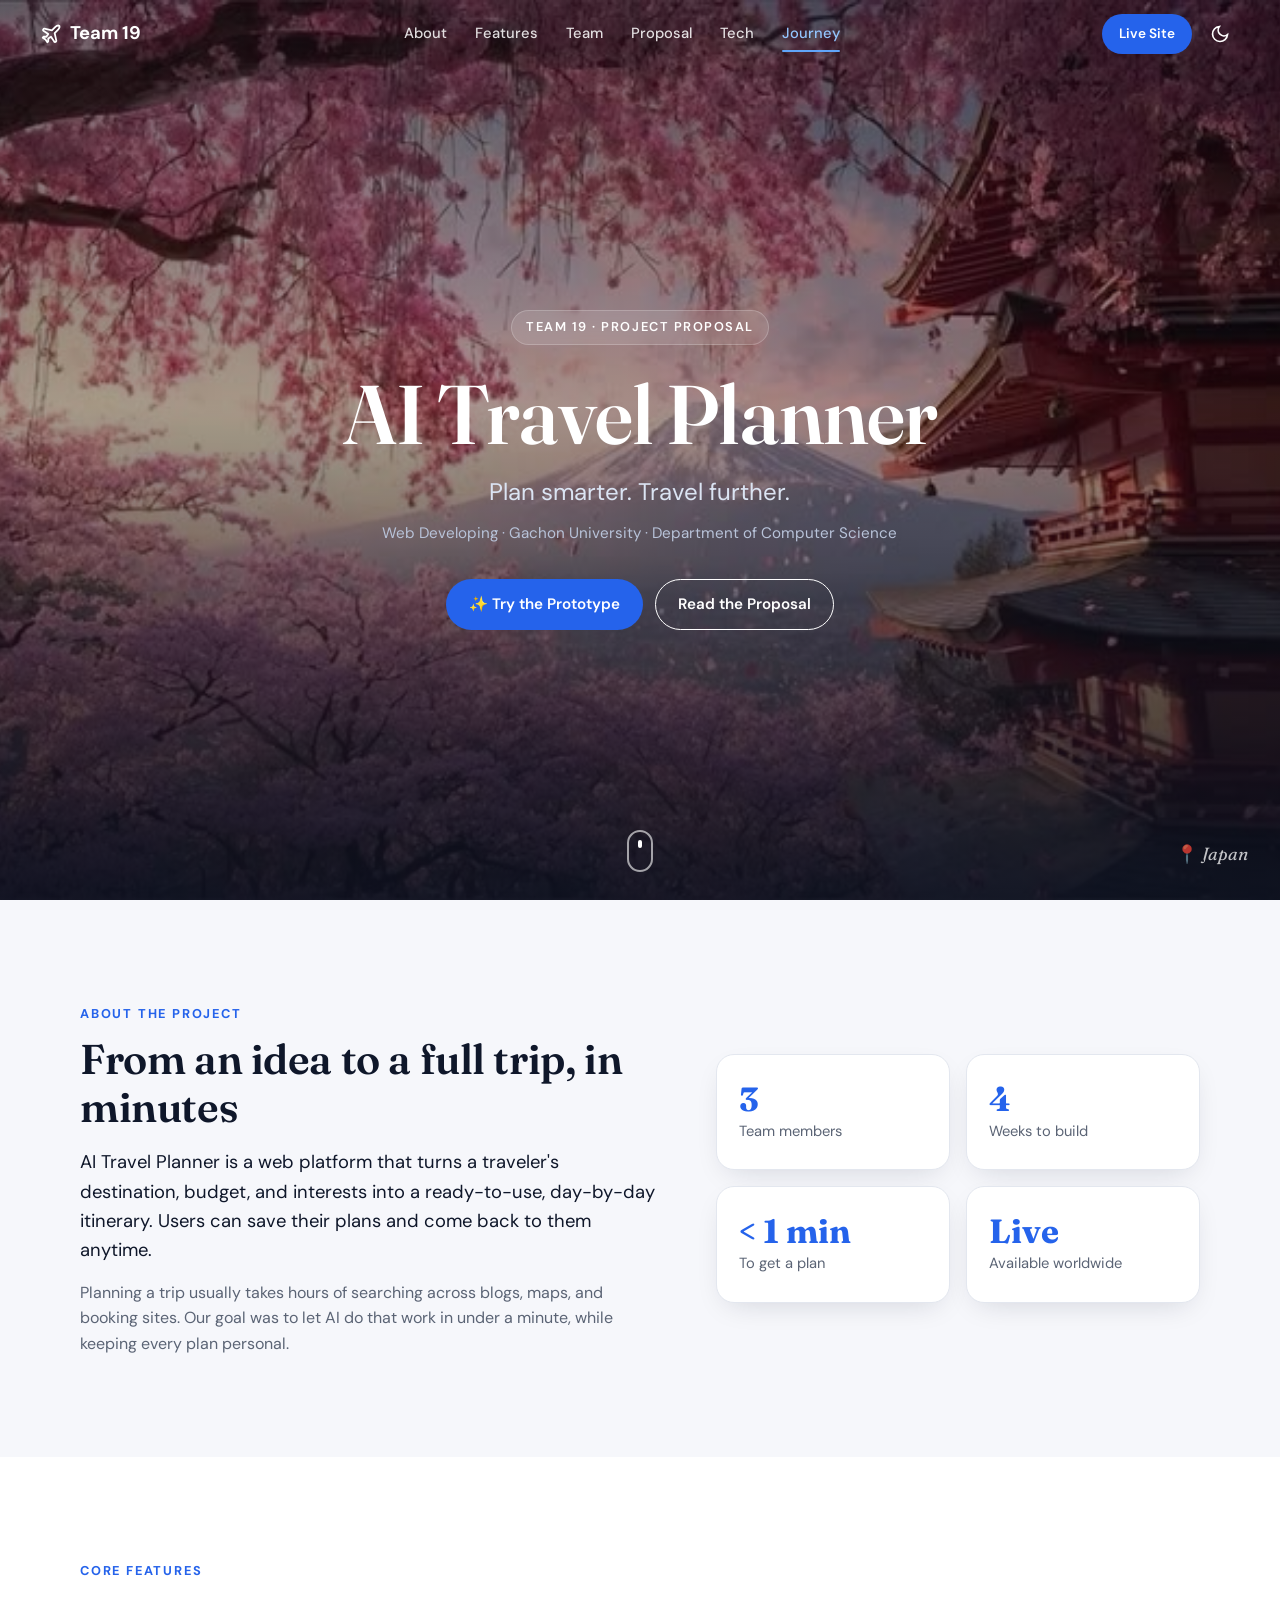
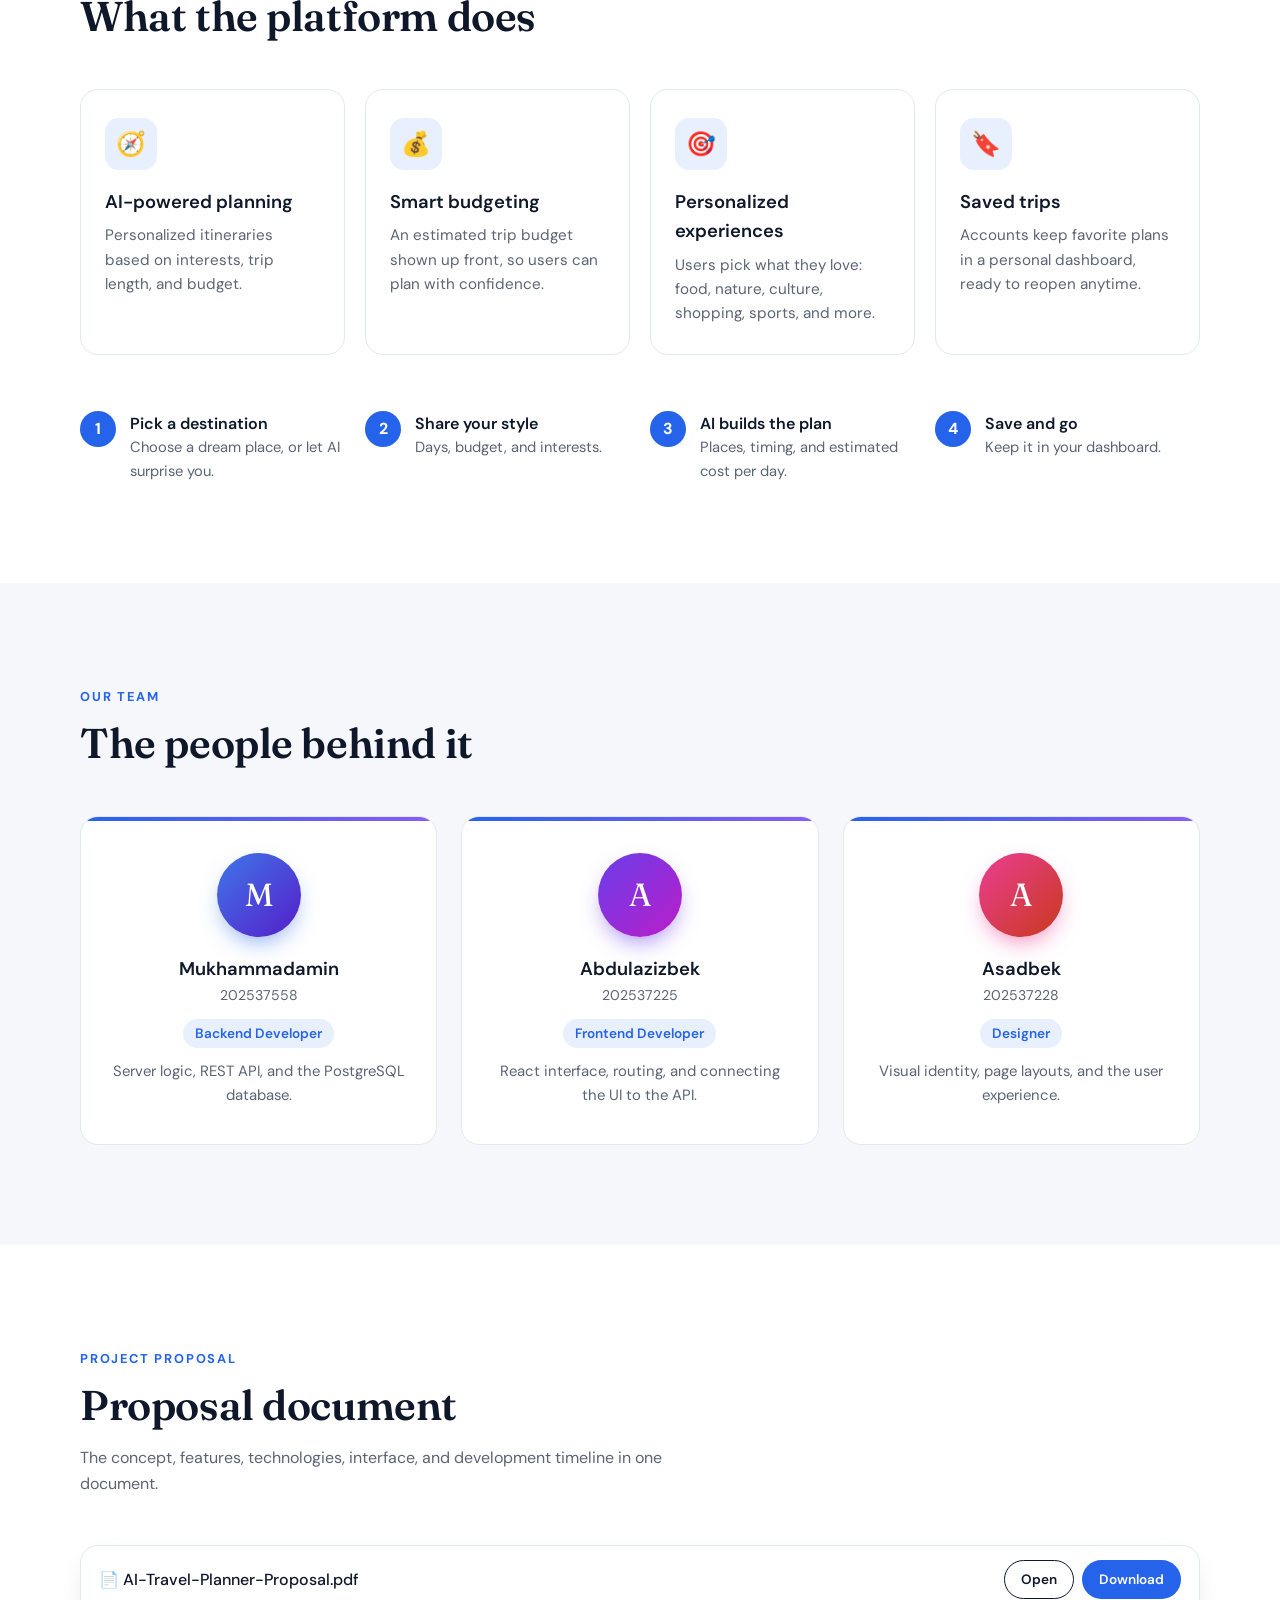
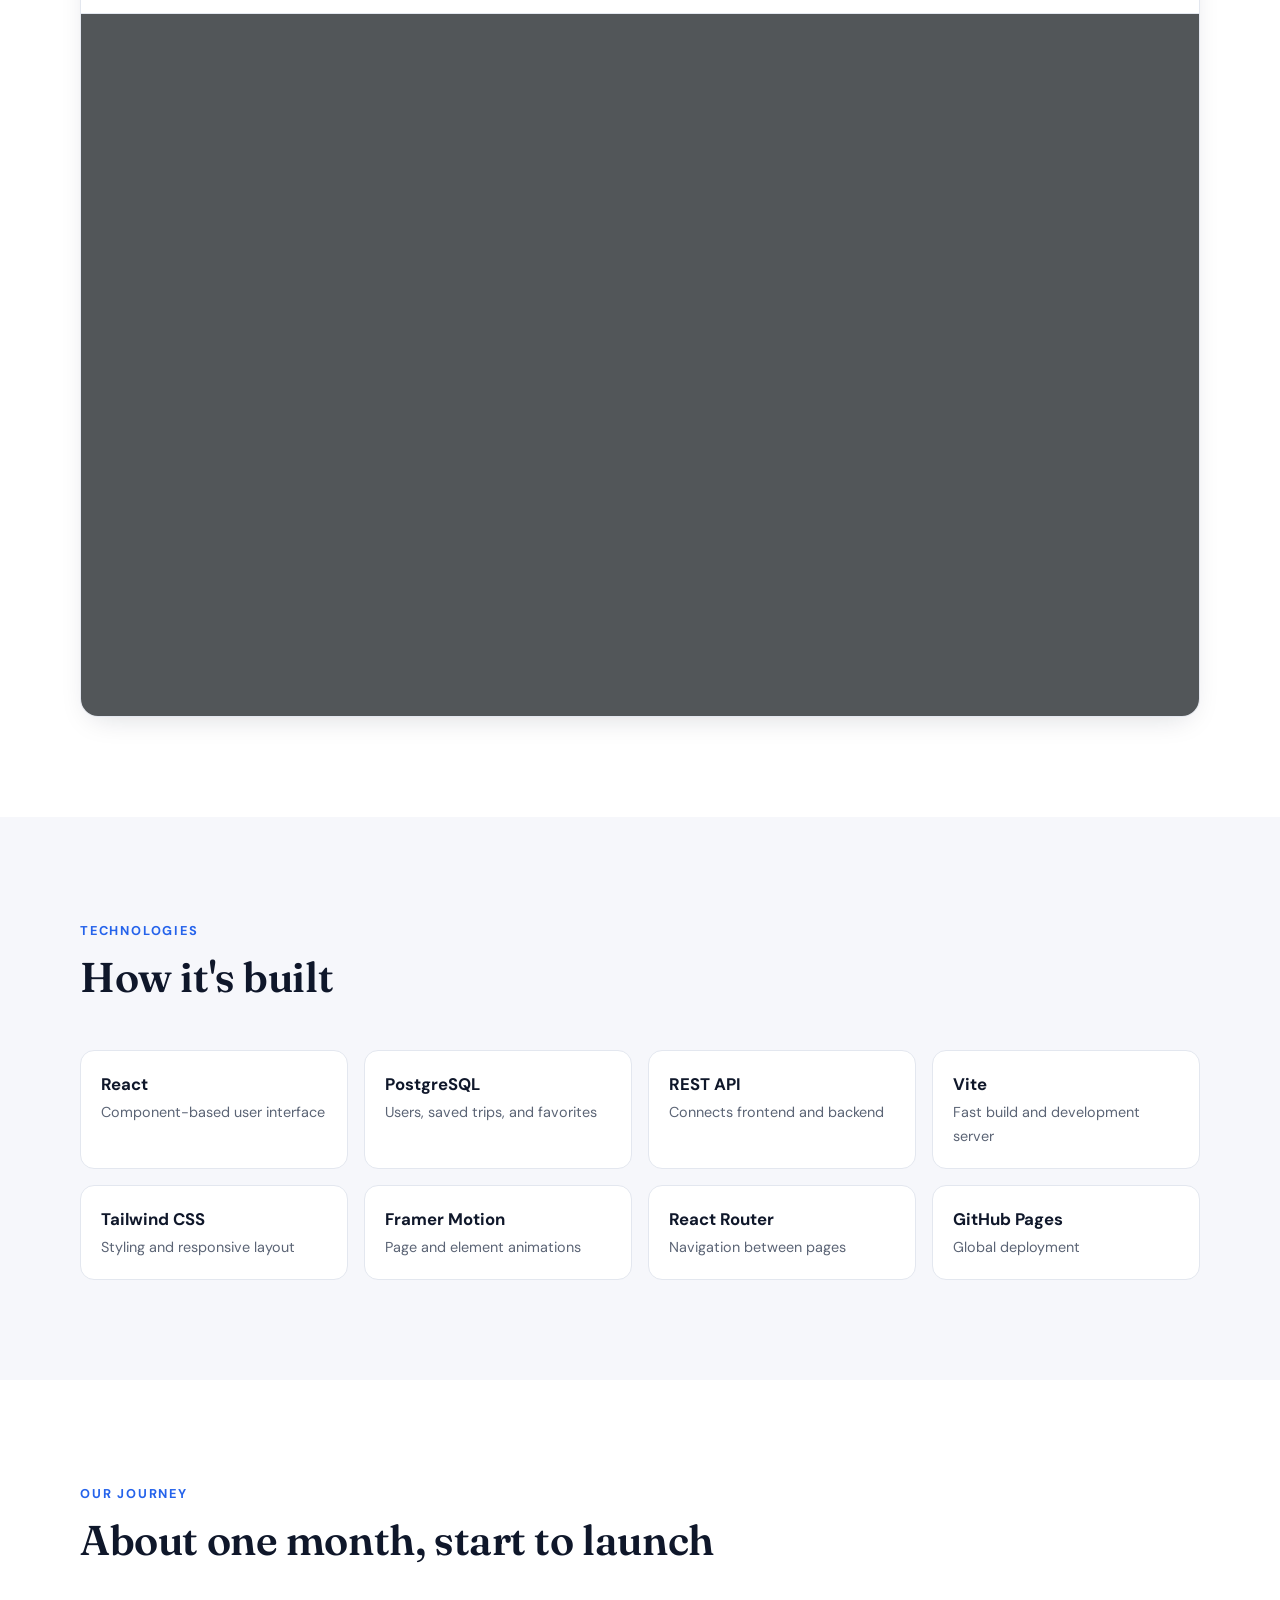
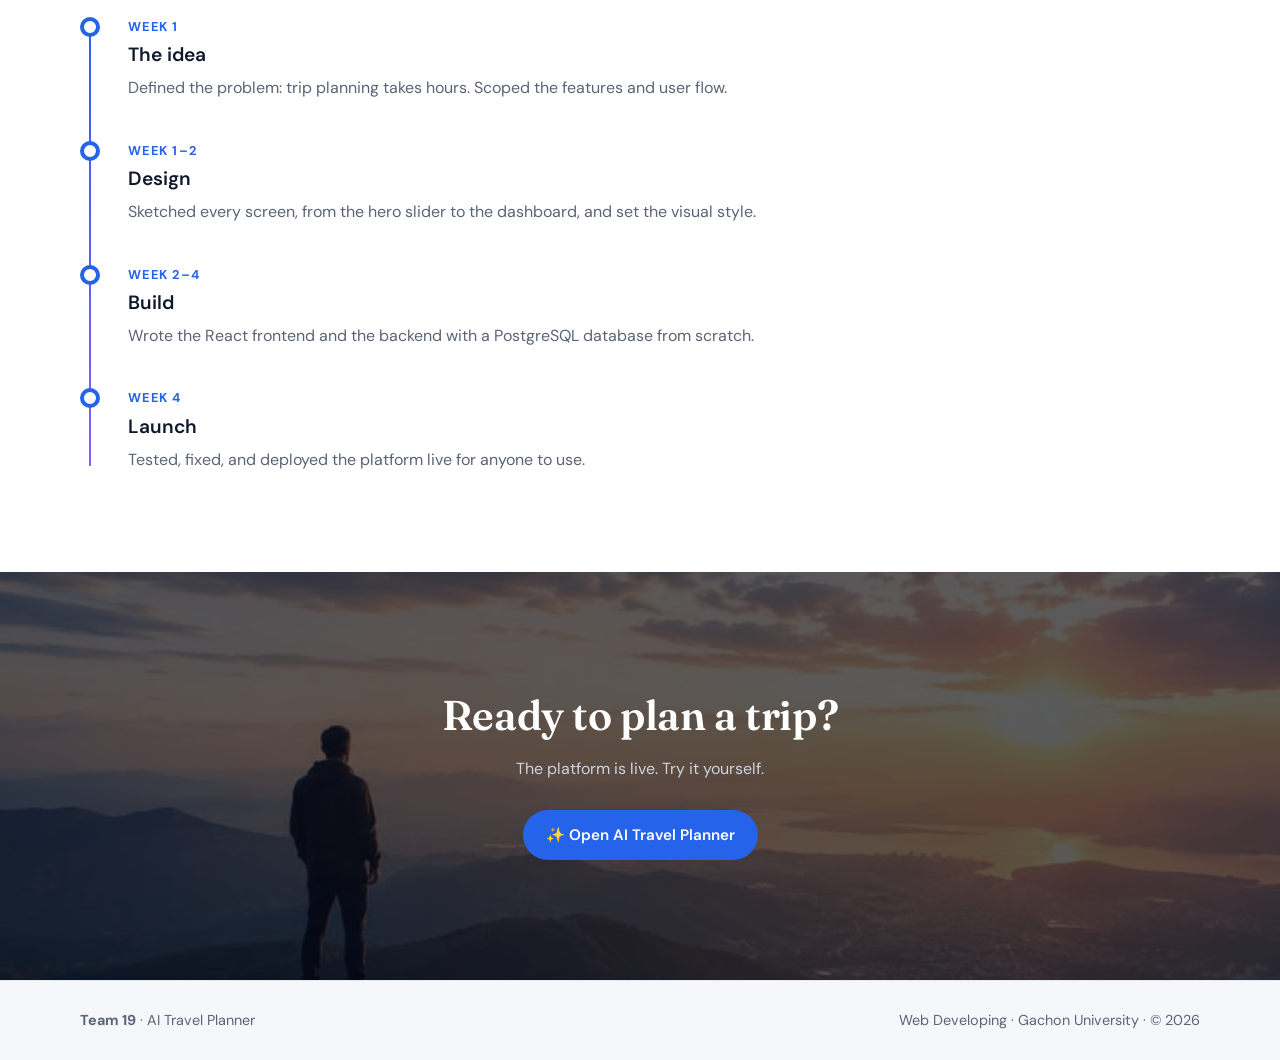
==== index.html @ 337b98de "Team 19 AI Travel Planner proposal page Co-Authored-By: Claude Opus 5.5 <noreply@anthropic.com>" ====
<!DOCTYPE html>
<html lang="en">
<head>
  <meta charset="UTF-8" />
  <meta name="viewport" content="width=device-width, initial-scale=1.0" />
  <title>Team 19 | AI Travel Planner Proposal</title>
  <meta name="description" content="Team 19 project proposal for AI Travel Planner, Web Developing course, Gachon University." />
  <link rel="preconnect" href="https://fonts.googleapis.com" />
  <link rel="preconnect" href="https://fonts.gstatic.com" crossorigin />
  <link href="https://fonts.googleapis.com/css2?family=DM+Sans:wght@400;500;600;700&family=Fraunces:opsz,wght@9..144,500;9..144,600&display=swap" rel="stylesheet" />
  <link rel="stylesheet" href="styles.css" />
</head>
<body>
  <!-- Navbar -->
  <header class="nav" id="nav">
    <div class="nav-inner">
      <a href="#top" class="brand">
        <svg viewBox="0 0 24 24" width="22" height="22" fill="none" stroke="currentColor" stroke-width="2" stroke-linecap="round" stroke-linejoin="round" aria-hidden="true"><path d="M17.8 19.2 16 11l3.5-3.5C21 6 21.5 4 21 3c-1-.5-3 0-4.5 1.5L13 8 4.8 6.2c-.5-.1-.9.1-1.1.5l-.3.5c-.2.5-.1 1 .3 1.3L9 12l-2 3H4l-1 1 3 2 2 3 1-1v-3l3-2 3.5 5.3c.3.4.8.5 1.3.3l.5-.2c.4-.3.6-.7.5-1.2z"/></svg>
        <span>Team 19</span>
      </a>
      <nav class="nav-links" id="navLinks">
        <a href="#about">About</a>
        <a href="#features">Features</a>
        <a href="#team">Team</a>
        <a href="#proposal">Proposal</a>
        <a href="#tech">Tech</a>
        <a href="#journey">Journey</a>
      </nav>
      <div class="nav-actions">
        <a href="https://bahriddinoff01.github.io/ai-travel-planner/" target="_blank" rel="noopener" class="btn btn-primary btn-sm">Live Site</a>
        <button class="icon-btn" id="themeToggle" aria-label="Toggle dark mode">
          <svg class="i-moon" viewBox="0 0 24 24" width="20" height="20" fill="none" stroke="currentColor" stroke-width="2"><path d="M21 12.8A9 9 0 1 1 11.2 3a7 7 0 0 0 9.8 9.8z"/></svg>
          <svg class="i-sun" viewBox="0 0 24 24" width="20" height="20" fill="none" stroke="currentColor" stroke-width="2"><circle cx="12" cy="12" r="4"/><path d="M12 2v2M12 20v2M4.9 4.9l1.4 1.4M17.7 17.7l1.4 1.4M2 12h2M20 12h2M4.9 19.1l1.4-1.4M17.7 6.3l1.4-1.4"/></svg>
        </button>
        <button class="icon-btn menu-btn" id="menuBtn" aria-label="Open menu" aria-expanded="false">
          <svg viewBox="0 0 24 24" width="22" height="22" fill="none" stroke="currentColor" stroke-width="2"><path d="M4 7h16M4 12h16M4 17h16"/></svg>
        </button>
      </div>
    </div>
  </header>

  <!-- Hero with rotating destination photos -->
  <section class="hero" id="top">
    <div class="hero-slides" aria-hidden="true">
      <div class="slide active" style="background-image:url('assets/japan.jpg')"></div>
      <div class="slide" style="background-image:url('assets/switzerland.jpg')"></div>
      <div class="slide" style="background-image:url('assets/italy.jpg')"></div>
      <div class="slide" style="background-image:url('assets/greece.jpg')"></div>
      <div class="slide" style="background-image:url('assets/indonesia.jpg')"></div>
    </div>
    <div class="hero-overlay"></div>
    <div class="hero-content">
      <span class="eyebrow">Team 19 · Project Proposal</span>
      <h1>AI Travel Planner</h1>
      <p class="hero-sub">Plan smarter. Travel further.</p>
      <p class="hero-meta">Web Developing · Gachon University · Department of Computer Science</p>
      <div class="hero-cta">
        <a href="https://bahriddinoff01.github.io/ai-travel-planner/" target="_blank" rel="noopener" class="btn btn-primary">✨ Try the Prototype</a>
        <a href="#proposal" class="btn btn-ghost">Read the Proposal</a>
      </div>
    </div>
    <div class="hero-place" id="heroPlace">Japan</div>
    <a href="#about" class="scroll-hint" aria-label="Scroll down"><span></span></a>
  </section>

  <main>
    <!-- About -->
    <section class="section" id="about">
      <div class="container about-grid">
        <div class="reveal">
          <span class="kicker">About the project</span>
          <h2>From an idea to a full trip, in minutes</h2>
          <p class="lead">AI Travel Planner is a web platform that turns a traveler's destination, budget, and interests into a ready-to-use, day-by-day itinerary. Users can save their plans and come back to them anytime.</p>
          <p>Planning a trip usually takes hours of searching across blogs, maps, and booking sites. Our goal was to let AI do that work in under a minute, while keeping every plan personal.</p>
        </div>
        <div class="stats reveal">
          <div class="stat"><strong data-count="3">0</strong><span>Team members</span></div>
          <div class="stat"><strong data-count="4">0</strong><span>Weeks to build</span></div>
          <div class="stat"><strong>&lt; 1 min</strong><span>To get a plan</span></div>
          <div class="stat"><strong>Live</strong><span>Available worldwide</span></div>
        </div>
      </div>
    </section>

    <!-- Features -->
    <section class="section section-alt" id="features">
      <div class="container">
        <div class="section-head reveal">
          <span class="kicker">Core features</span>
          <h2>What the platform does</h2>
        </div>
        <div class="feature-grid">
          <article class="feature reveal">
            <div class="feature-icon">🧭</div>
            <h3>AI-powered planning</h3>
            <p>Personalized itineraries based on interests, trip length, and budget.</p>
          </article>
          <article class="feature reveal">
            <div class="feature-icon">💰</div>
            <h3>Smart budgeting</h3>
            <p>An estimated trip budget shown up front, so users can plan with confidence.</p>
          </article>
          <article class="feature reveal">
            <div class="feature-icon">🎯</div>
            <h3>Personalized experiences</h3>
            <p>Users pick what they love: food, nature, culture, shopping, sports, and more.</p>
          </article>
          <article class="feature reveal">
            <div class="feature-icon">🔖</div>
            <h3>Saved trips</h3>
            <p>Accounts keep favorite plans in a personal dashboard, ready to reopen anytime.</p>
          </article>
        </div>

        <ol class="steps reveal">
          <li><span>1</span><div><h4>Pick a destination</h4><p>Choose a dream place, or let AI surprise you.</p></div></li>
          <li><span>2</span><div><h4>Share your style</h4><p>Days, budget, and interests.</p></div></li>
          <li><span>3</span><div><h4>AI builds the plan</h4><p>Places, timing, and estimated cost per day.</p></div></li>
          <li><span>4</span><div><h4>Save and go</h4><p>Keep it in your dashboard.</p></div></li>
        </ol>
      </div>
    </section>

    <!-- Team -->
    <section class="section" id="team">
      <div class="container">
        <div class="section-head reveal">
          <span class="kicker">Our team</span>
          <h2>The people behind it</h2>
        </div>
        <div class="team-grid">
          <article class="member reveal">
            <div class="avatar" style="--hue:220">M</div>
            <h3>Mukhammadamin</h3>
            <p class="sid">202537558</p>
            <p class="role">Backend Developer</p>
            <p class="desc">Server logic, REST API, and the PostgreSQL database.</p>
          </article>
          <article class="member reveal">
            <div class="avatar" style="--hue:255">A</div>
            <h3>Abdulazizbek</h3>
            <p class="sid">202537225</p>
            <p class="role">Frontend Developer</p>
            <p class="desc">React interface, routing, and connecting the UI to the API.</p>
          </article>
          <article class="member reveal">
            <div class="avatar" style="--hue:330">A</div>
            <h3>Asadbek</h3>
            <p class="sid">202537228</p>
            <p class="role">Designer</p>
            <p class="desc">Visual identity, page layouts, and the user experience.</p>
          </article>
        </div>
      </div>
    </section>

    <!-- Proposal PDF -->
    <section class="section section-alt" id="proposal">
      <div class="container">
        <div class="section-head reveal">
          <span class="kicker">Project proposal</span>
          <h2>Proposal document</h2>
          <p>The concept, features, technologies, interface, and development timeline in one document.</p>
        </div>
        <div class="pdf-card reveal">
          <div class="pdf-toolbar">
            <span>📄 AI-Travel-Planner-Proposal.pdf</span>
            <div>
              <a href="proposal.pdf" target="_blank" rel="noopener" class="btn btn-ghost btn-sm">Open</a>
              <a href="proposal.pdf" download="AI-Travel-Planner-Proposal.pdf" class="btn btn-primary btn-sm">Download</a>
            </div>
          </div>
          <iframe src="proposal.pdf#view=FitH" title="AI Travel Planner proposal PDF" loading="lazy"></iframe>
        </div>
      </div>
    </section>

    <!-- Tech -->
    <section class="section" id="tech">
      <div class="container">
        <div class="section-head reveal">
          <span class="kicker">Technologies</span>
          <h2>How it's built</h2>
        </div>
        <div class="tech-grid">
          <div class="tech reveal"><b>React</b><span>Component-based user interface</span></div>
          <div class="tech reveal"><b>PostgreSQL</b><span>Users, saved trips, and favorites</span></div>
          <div class="tech reveal"><b>REST API</b><span>Connects frontend and backend</span></div>
          <div class="tech reveal"><b>Vite</b><span>Fast build and development server</span></div>
          <div class="tech reveal"><b>Tailwind CSS</b><span>Styling and responsive layout</span></div>
          <div class="tech reveal"><b>Framer Motion</b><span>Page and element animations</span></div>
          <div class="tech reveal"><b>React Router</b><span>Navigation between pages</span></div>
          <div class="tech reveal"><b>GitHub Pages</b><span>Global deployment</span></div>
        </div>
      </div>
    </section>

    <!-- Journey -->
    <section class="section section-alt" id="journey">
      <div class="container">
        <div class="section-head reveal">
          <span class="kicker">Our journey</span>
          <h2>About one month, start to launch</h2>
        </div>
        <ol class="timeline">
          <li class="reveal"><span class="when">Week 1</span><h4>The idea</h4><p>Defined the problem: trip planning takes hours. Scoped the features and user flow.</p></li>
          <li class="reveal"><span class="when">Week 1–2</span><h4>Design</h4><p>Sketched every screen, from the hero slider to the dashboard, and set the visual style.</p></li>
          <li class="reveal"><span class="when">Week 2–4</span><h4>Build</h4><p>Wrote the React frontend and the backend with a PostgreSQL database from scratch.</p></li>
          <li class="reveal"><span class="when">Week 4</span><h4>Launch</h4><p>Tested, fixed, and deployed the platform live for anyone to use.</p></li>
        </ol>
      </div>
    </section>

    <!-- CTA -->
    <section class="cta" style="background-image:url('assets/road.jpg')">
      <div class="cta-inner reveal">
        <h2>Ready to plan a trip?</h2>
        <p>The platform is live. Try it yourself.</p>
        <a href="https://bahriddinoff01.github.io/ai-travel-planner/" target="_blank" rel="noopener" class="btn btn-primary">✨ Open AI Travel Planner</a>
      </div>
    </section>
  </main>

  <footer class="footer">
    <div class="container footer-inner">
      <p><b>Team 19</b> · AI Travel Planner</p>
      <p>Web Developing · Gachon University · © <span id="year"></span></p>
    </div>
  </footer>

  <button class="to-top" id="toTop" aria-label="Back to top">↑</button>

  <script src="script.js"></script>
</body>
</html>
---- styles.css ----
/* ========== Theme tokens ========== */
:root {
  --bg: #f6f7fb;
  --bg-alt: #ffffff;
  --card: #ffffff;
  --text: #0f172a;
  --muted: #5b6475;
  --border: #e3e7ef;
  --accent: #2563eb;
  --accent-hover: #1d4ed8;
  --accent-soft: rgba(37, 99, 235, 0.1);
  --shadow: 0 10px 30px -12px rgba(15, 23, 42, 0.18);
  --radius: 18px;
  --font: "DM Sans", system-ui, sans-serif;
  --serif: "Fraunces", Georgia, serif;
}

[data-theme="dark"] {
  --bg: #0b1120;
  --bg-alt: #0f172a;
  --card: #131c31;
  --text: #e8ecf4;
  --muted: #94a0b8;
  --border: #1f2a44;
  --accent: #3b82f6;
  --accent-hover: #2563eb;
  --accent-soft: rgba(59, 130, 246, 0.15);
  --shadow: 0 10px 30px -12px rgba(0, 0, 0, 0.6);
}

/* ========== Base ========== */
*, *::before, *::after { box-sizing: border-box; margin: 0; padding: 0; }
html { scroll-behavior: smooth; scroll-padding-top: 72px; }
body {
  font-family: var(--font);
  background: var(--bg);
  color: var(--text);
  line-height: 1.6;
  transition: background 0.3s, color 0.3s;
}
a { color: inherit; text-decoration: none; }
img { max-width: 100%; display: block; }
.container { width: min(1120px, 100% - 32px); margin-inline: auto; }

h1, h2 { font-family: var(--serif); font-weight: 600; line-height: 1.15; letter-spacing: -0.01em; }
h2 { font-size: clamp(1.8rem, 4vw, 2.6rem); margin-bottom: 16px; }
h3 { font-size: 1.15rem; font-weight: 600; }
h4 { font-size: 1rem; font-weight: 600; }

/* ========== Buttons ========== */
.btn {
  display: inline-flex; align-items: center; gap: 8px;
  padding: 12px 22px; border-radius: 999px;
  font-weight: 600; font-size: 0.95rem;
  border: 1px solid transparent;
  transition: background 0.2s, transform 0.2s, border-color 0.2s;
  cursor: pointer;
}
.btn:hover { transform: translateY(-2px); }
.btn-primary { background: var(--accent); color: #fff; }
.btn-primary:hover { background: var(--accent-hover); }
.btn-ghost { border-color: currentColor; color: inherit; background: transparent; }
.btn-ghost:hover { background: rgba(255, 255, 255, 0.12); }
.btn-sm { padding: 8px 16px; font-size: 0.85rem; }

.icon-btn {
  display: grid; place-items: center;
  width: 40px; height: 40px; border-radius: 50%;
  background: transparent; border: none; color: inherit; cursor: pointer;
  transition: background 0.2s;
}
.icon-btn:hover { background: rgba(255, 255, 255, 0.12); }
.i-sun { display: none; }
[data-theme="dark"] .i-sun { display: block; }
[data-theme="dark"] .i-moon { display: none; }

/* ========== Navbar ========== */
.nav {
  position: fixed; inset: 0 0 auto 0; z-index: 50;
  color: #fff;
  transition: background 0.3s, box-shadow 0.3s;
}
.nav.scrolled {
  background: rgba(11, 17, 32, 0.72);
  backdrop-filter: blur(18px);
  -webkit-backdrop-filter: blur(18px);
  box-shadow: 0 1px 0 rgba(255, 255, 255, 0.06);
}
.nav-inner {
  width: min(1200px, 100% - 32px); margin-inline: auto;
  display: flex; align-items: center; justify-content: space-between;
  height: 68px;
}
.brand { display: flex; align-items: center; gap: 8px; font-weight: 700; font-size: 1.15rem; }
.nav-links { display: flex; gap: 28px; }
.nav-links a {
  position: relative; font-size: 0.92rem; font-weight: 500; opacity: 0.85;
  transition: opacity 0.2s, color 0.2s;
}
.nav-links a:hover, .nav-links a.active { opacity: 1; color: #93c5fd; }
.nav-links a.active::after {
  content: ""; position: absolute; left: 0; right: 0; bottom: -6px;
  height: 2px; border-radius: 2px; background: #60a5fa;
}
.nav-actions { display: flex; align-items: center; gap: 8px; }
.menu-btn { display: none; }

/* ========== Hero ========== */
.hero {
  position: relative; min-height: 100vh; min-height: 100svh;
  display: grid; place-items: center; overflow: hidden; color: #fff; text-align: center;
}
.hero-slides, .slide, .hero-overlay { position: absolute; inset: 0; }
.slide {
  background-size: cover; background-position: center;
  opacity: 0; transform: scale(1.08);
  transition: opacity 1.6s ease, transform 7s ease;
}
.slide.active { opacity: 1; transform: scale(1); }
.hero-overlay {
  background:
    linear-gradient(180deg, rgba(5, 10, 25, 0.55) 0%, rgba(5, 10, 25, 0.35) 45%, rgba(11, 17, 32, 0.9) 100%);
}
.hero-content { position: relative; z-index: 2; padding: 120px 16px 80px; max-width: 820px; }
.eyebrow {
  display: inline-block; padding: 6px 14px; border-radius: 999px;
  background: rgba(255, 255, 255, 0.12); border: 1px solid rgba(255, 255, 255, 0.2);
  backdrop-filter: blur(8px); font-size: 0.8rem; font-weight: 600;
  letter-spacing: 0.12em; text-transform: uppercase;
}
.hero h1 { font-size: clamp(2.6rem, 8vw, 5.2rem); margin: 22px 0 10px; }
.hero-sub { font-size: clamp(1.15rem, 2.6vw, 1.5rem); color: #dbe4f3; }
.hero-meta { margin-top: 10px; font-size: 0.95rem; color: #b8c3d9; }
.hero-cta { display: flex; gap: 12px; justify-content: center; flex-wrap: wrap; margin-top: 34px; }
.hero-place {
  position: absolute; z-index: 2; right: 32px; bottom: 32px;
  font-family: var(--serif); font-style: italic; font-size: 1.1rem;
  color: rgba(255, 255, 255, 0.75);
  transition: opacity 0.6s;
}
.hero-place::before { content: "📍 "; font-style: normal; }
.scroll-hint {
  position: absolute; z-index: 2; bottom: 28px; left: 50%; transform: translateX(-50%);
  width: 26px; height: 42px; border: 2px solid rgba(255, 255, 255, 0.6); border-radius: 14px;
}
.scroll-hint span {
  position: absolute; left: 50%; top: 8px; width: 4px; height: 8px; margin-left: -2px;
  border-radius: 2px; background: #fff; animation: scroll 1.8s infinite;
}
@keyframes scroll { 0% { opacity: 1; transform: translateY(0); } 100% { opacity: 0; transform: translateY(14px); } }

/* ========== Sections ========== */
.section { padding: 100px 0; }
.section-alt { background: var(--bg-alt); }
.section-head { max-width: 640px; margin-bottom: 48px; }
.section-head p { color: var(--muted); }
.kicker {
  display: inline-block; margin-bottom: 12px;
  font-size: 0.8rem; font-weight: 700; letter-spacing: 0.14em; text-transform: uppercase;
  color: var(--accent);
}
.lead { font-size: 1.15rem; margin-bottom: 14px; }
.about-grid p:not(.lead) { color: var(--muted); }

.about-grid { display: grid; grid-template-columns: 1.2fr 1fr; gap: 56px; align-items: center; }
.stats { display: grid; grid-template-columns: 1fr 1fr; gap: 16px; }
.stat {
  background: var(--card); border: 1px solid var(--border); border-radius: var(--radius);
  padding: 26px 22px; box-shadow: var(--shadow);
}
.stat strong { display: block; font-family: var(--serif); font-size: 2.1rem; color: var(--accent); line-height: 1.1; }
.stat span { color: var(--muted); font-size: 0.92rem; }

/* Features */
.feature-grid { display: grid; grid-template-columns: repeat(4, 1fr); gap: 20px; }
.feature {
  background: var(--card); border: 1px solid var(--border); border-radius: var(--radius);
  padding: 28px 24px; transition: transform 0.25s, box-shadow 0.25s, border-color 0.25s;
}
.feature:hover { transform: translateY(-6px); box-shadow: var(--shadow); border-color: var(--accent); }
.feature-icon {
  width: 52px; height: 52px; display: grid; place-items: center; border-radius: 14px;
  background: var(--accent-soft); font-size: 1.5rem; margin-bottom: 18px;
}
.feature p { color: var(--muted); font-size: 0.95rem; margin-top: 6px; }

.steps {
  list-style: none; margin-top: 56px;
  display: grid; grid-template-columns: repeat(4, 1fr); gap: 20px;
  counter-reset: none;
}
.steps li { display: flex; gap: 14px; align-items: flex-start; }
.steps li > span {
  flex: none; width: 36px; height: 36px; border-radius: 50%;
  display: grid; place-items: center;
  background: var(--accent); color: #fff; font-weight: 700;
}
.steps p { color: var(--muted); font-size: 0.92rem; }

/* Team */
.team-grid { display: grid; grid-template-columns: repeat(3, 1fr); gap: 24px; }
.member {
  position: relative; overflow: hidden;
  background: var(--card); border: 1px solid var(--border); border-radius: var(--radius);
  padding: 36px 28px; text-align: center; transition: transform 0.25s, box-shadow 0.25s;
}
.member::before {
  content: ""; position: absolute; inset: 0 0 auto 0; height: 4px;
  background: linear-gradient(90deg, var(--accent), #8b5cf6);
}
.member:hover { transform: translateY(-6px); box-shadow: var(--shadow); }
.avatar {
  width: 84px; height: 84px; margin: 0 auto 18px; border-radius: 50%;
  display: grid; place-items: center;
  font-family: var(--serif); font-size: 2rem; color: #fff;
  background: linear-gradient(135deg, hsl(var(--hue) 80% 58%), hsl(calc(var(--hue) + 40) 75% 45%));
  box-shadow: 0 10px 24px -8px hsl(var(--hue) 80% 50% / 0.6);
}
.sid { color: var(--muted); font-size: 0.88rem; font-variant-numeric: tabular-nums; }
.role {
  display: inline-block; margin: 12px 0; padding: 4px 12px; border-radius: 999px;
  background: var(--accent-soft); color: var(--accent); font-size: 0.85rem; font-weight: 600;
}
.desc { color: var(--muted); font-size: 0.93rem; }

/* PDF */
.pdf-card {
  background: var(--card); border: 1px solid var(--border); border-radius: var(--radius);
  overflow: hidden; box-shadow: var(--shadow);
}
.pdf-toolbar {
  display: flex; justify-content: space-between; align-items: center; gap: 12px; flex-wrap: wrap;
  padding: 14px 18px; border-bottom: 1px solid var(--border); font-weight: 500;
}
.pdf-toolbar div { display: flex; gap: 8px; }
.pdf-toolbar .btn-ghost { color: var(--text); }
.pdf-toolbar .btn-ghost:hover { background: var(--accent-soft); }
.pdf-card iframe { display: block; width: 100%; height: min(78vh, 720px); border: 0; background: #525659; }

/* Tech */
.tech-grid { display: grid; grid-template-columns: repeat(4, 1fr); gap: 16px; }
.tech {
  background: var(--card); border: 1px solid var(--border); border-radius: 14px;
  padding: 20px; display: flex; flex-direction: column; gap: 4px;
  transition: border-color 0.2s;
}
.tech:hover { border-color: var(--accent); }
.tech b { font-size: 1.05rem; }
.tech span { color: var(--muted); font-size: 0.9rem; }

/* Timeline */
.timeline { list-style: none; position: relative; max-width: 760px; }
.timeline::before {
  content: ""; position: absolute; left: 9px; top: 6px; bottom: 6px; width: 2px;
  background: linear-gradient(var(--accent), #8b5cf6);
}
.timeline li { position: relative; padding: 0 0 36px 48px; }
.timeline li:last-child { padding-bottom: 0; }
.timeline li::before {
  content: ""; position: absolute; left: 0; top: 4px; width: 20px; height: 20px; border-radius: 50%;
  background: var(--bg-alt); border: 4px solid var(--accent);
}
.when { font-size: 0.8rem; font-weight: 700; letter-spacing: 0.1em; text-transform: uppercase; color: var(--accent); }
.timeline h4 { font-size: 1.2rem; margin: 2px 0 4px; }
.timeline p { color: var(--muted); }

/* CTA */
.cta {
  position: relative; padding: 120px 16px; text-align: center; color: #fff;
  background-size: cover; background-position: center;
}
.cta::before { content: ""; position: absolute; inset: 0; background: rgba(5, 10, 25, 0.65); }
.cta-inner { position: relative; }
.cta p { color: #cbd5e1; margin-bottom: 28px; }

/* Footer */
.footer { padding: 28px 0; border-top: 1px solid var(--border); color: var(--muted); font-size: 0.9rem; }
.footer-inner { display: flex; justify-content: space-between; gap: 8px; flex-wrap: wrap; }

/* Back to top */
.to-top {
  position: fixed; right: 20px; bottom: 20px; z-index: 40;
  width: 44px; height: 44px; border-radius: 50%; border: none;
  background: var(--accent); color: #fff; font-size: 1.2rem; cursor: pointer;
  box-shadow: var(--shadow);
  opacity: 0; pointer-events: none; transform: translateY(10px);
  transition: opacity 0.3s, transform 0.3s;
}
.to-top.show { opacity: 1; pointer-events: auto; transform: none; }

/* Scroll reveal */
.reveal { opacity: 0; transform: translateY(28px); transition: opacity 0.7s ease, transform 0.7s ease; }
.reveal.visible { opacity: 1; transform: none; }

@media (prefers-reduced-motion: reduce) {
  * { animation: none !important; transition: none !important; }
  .reveal { opacity: 1; transform: none; }
}

/* ========== Responsive ========== */
@media (max-width: 960px) {
  .feature-grid, .tech-grid { grid-template-columns: repeat(2, 1fr); }
  .steps { grid-template-columns: repeat(2, 1fr); }
  .about-grid { grid-template-columns: 1fr; gap: 36px; }
}

@media (max-width: 760px) {
  .menu-btn { display: grid; }
  .nav-actions .btn { display: none; }
  .nav-links {
    position: absolute; top: 68px; left: 0; right: 0;
    flex-direction: column; gap: 0; padding: 8px 16px 16px;
    background: rgba(11, 17, 32, 0.95); backdrop-filter: blur(18px);
    transform: translateY(-8px); opacity: 0; pointer-events: none;
    transition: opacity 0.25s, transform 0.25s;
  }
  .nav-links.open { opacity: 1; transform: none; pointer-events: auto; }
  .nav-links a { padding: 12px 0; border-bottom: 1px solid rgba(255, 255, 255, 0.08); }
  .nav-links a.active::after { display: none; }
  .team-grid { grid-template-columns: 1fr; }
  .section { padding: 72px 0; }
  .hero-place { right: 16px; bottom: 80px; font-size: 0.95rem; }
}

@media (max-width: 520px) {
  .feature-grid, .tech-grid, .steps { grid-template-columns: 1fr; }
  .pdf-card iframe { height: 60vh; }
}
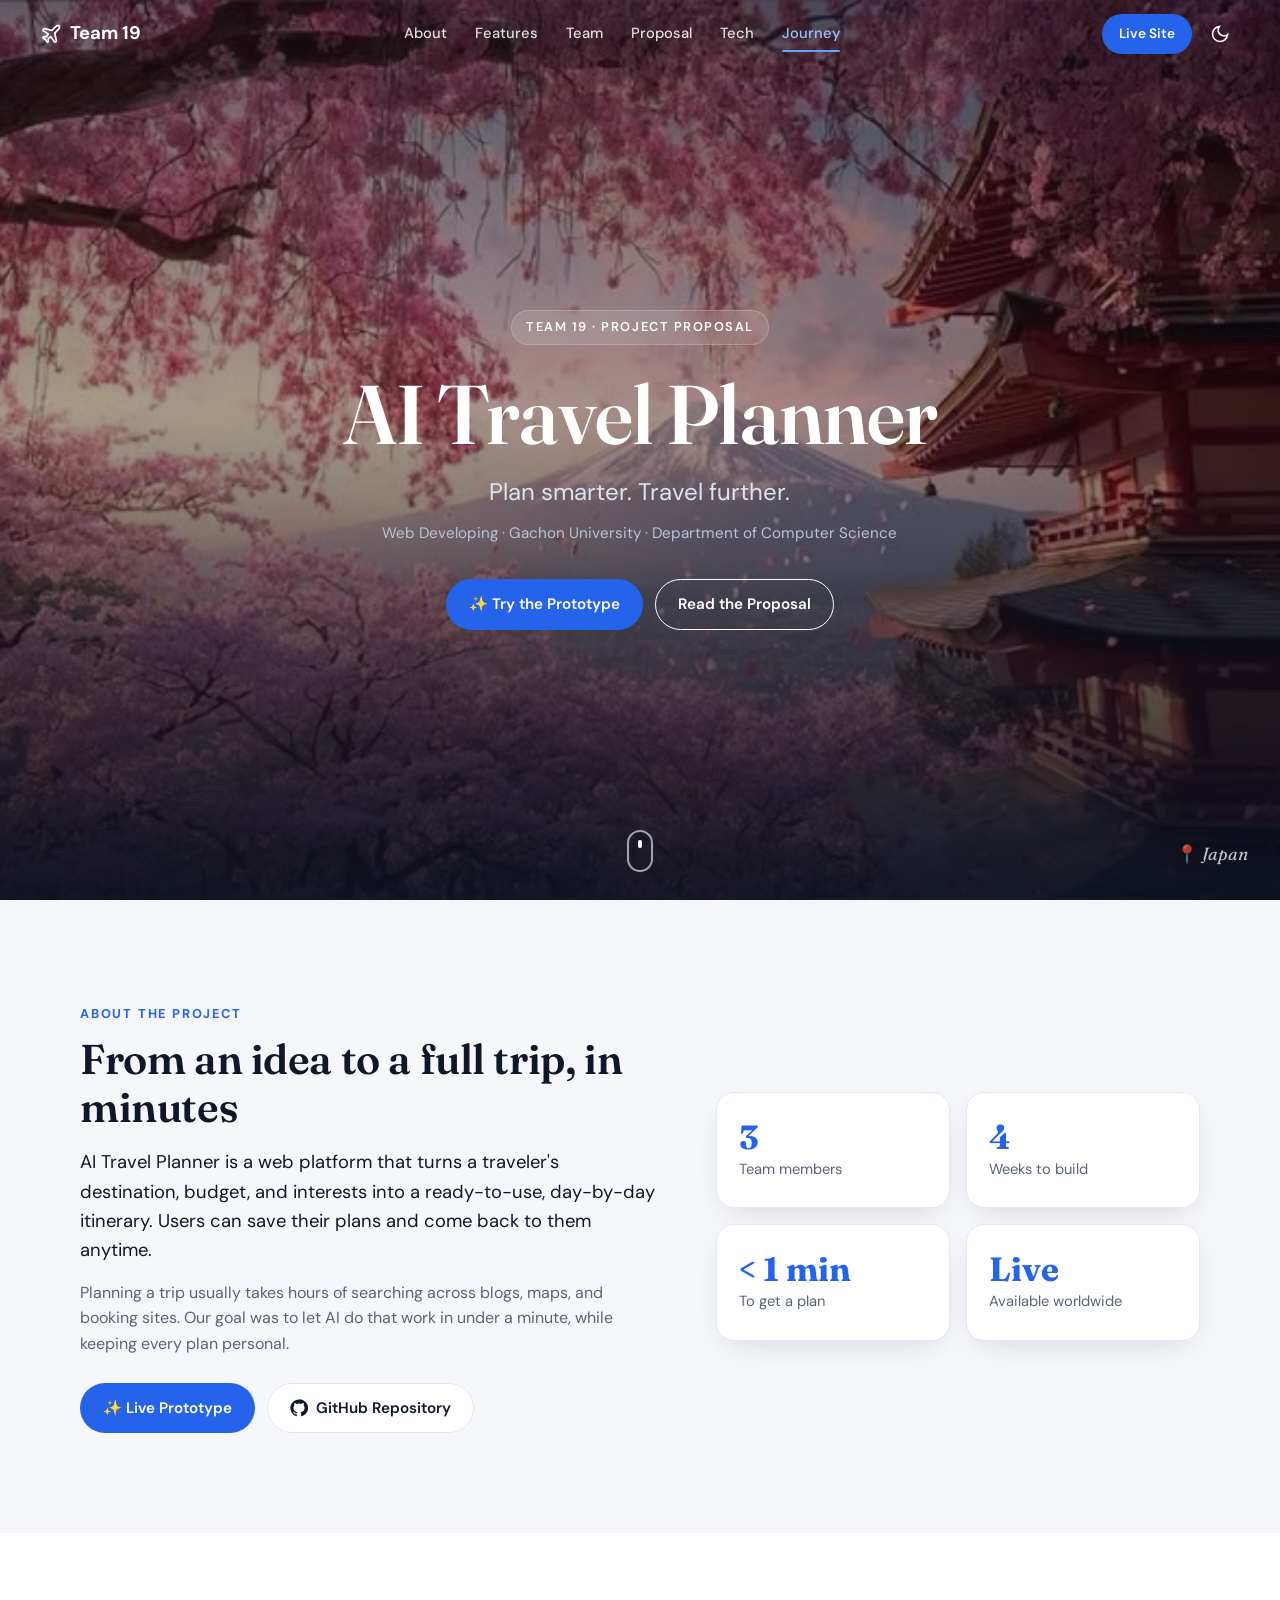
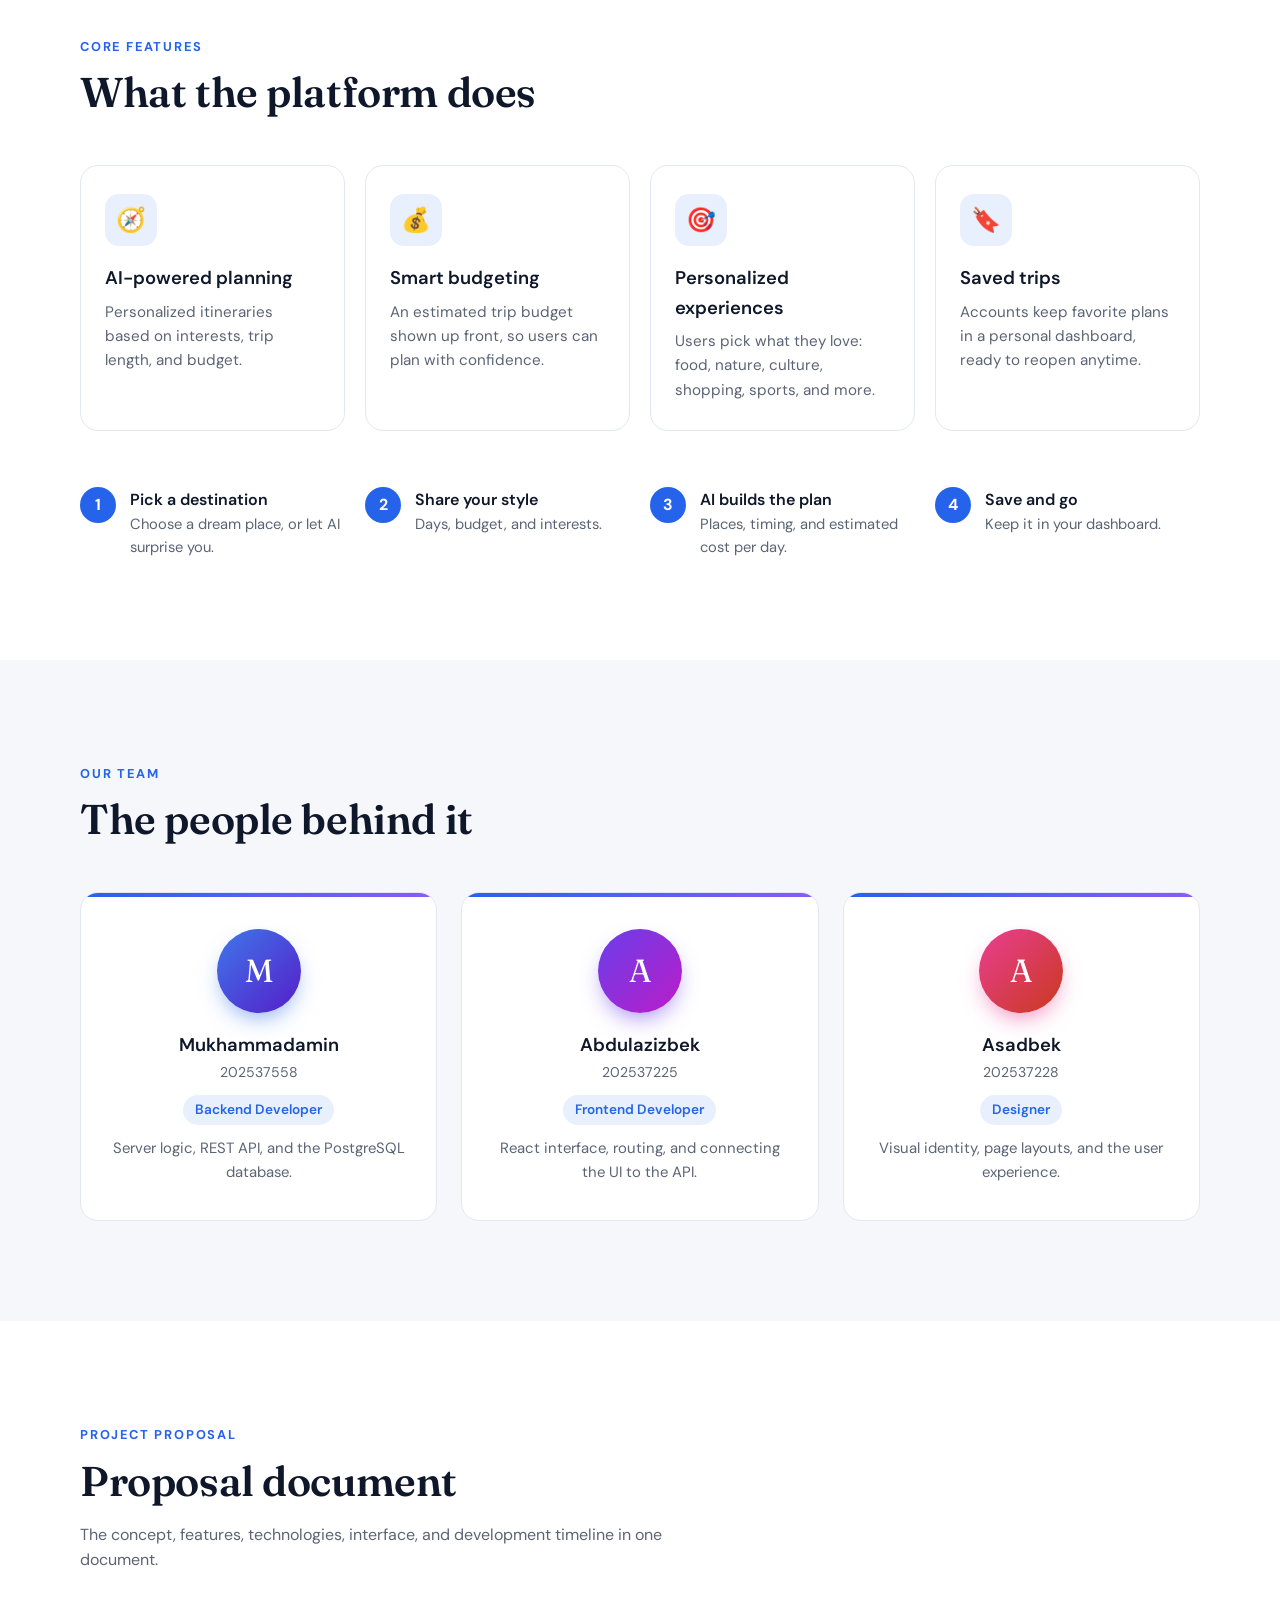
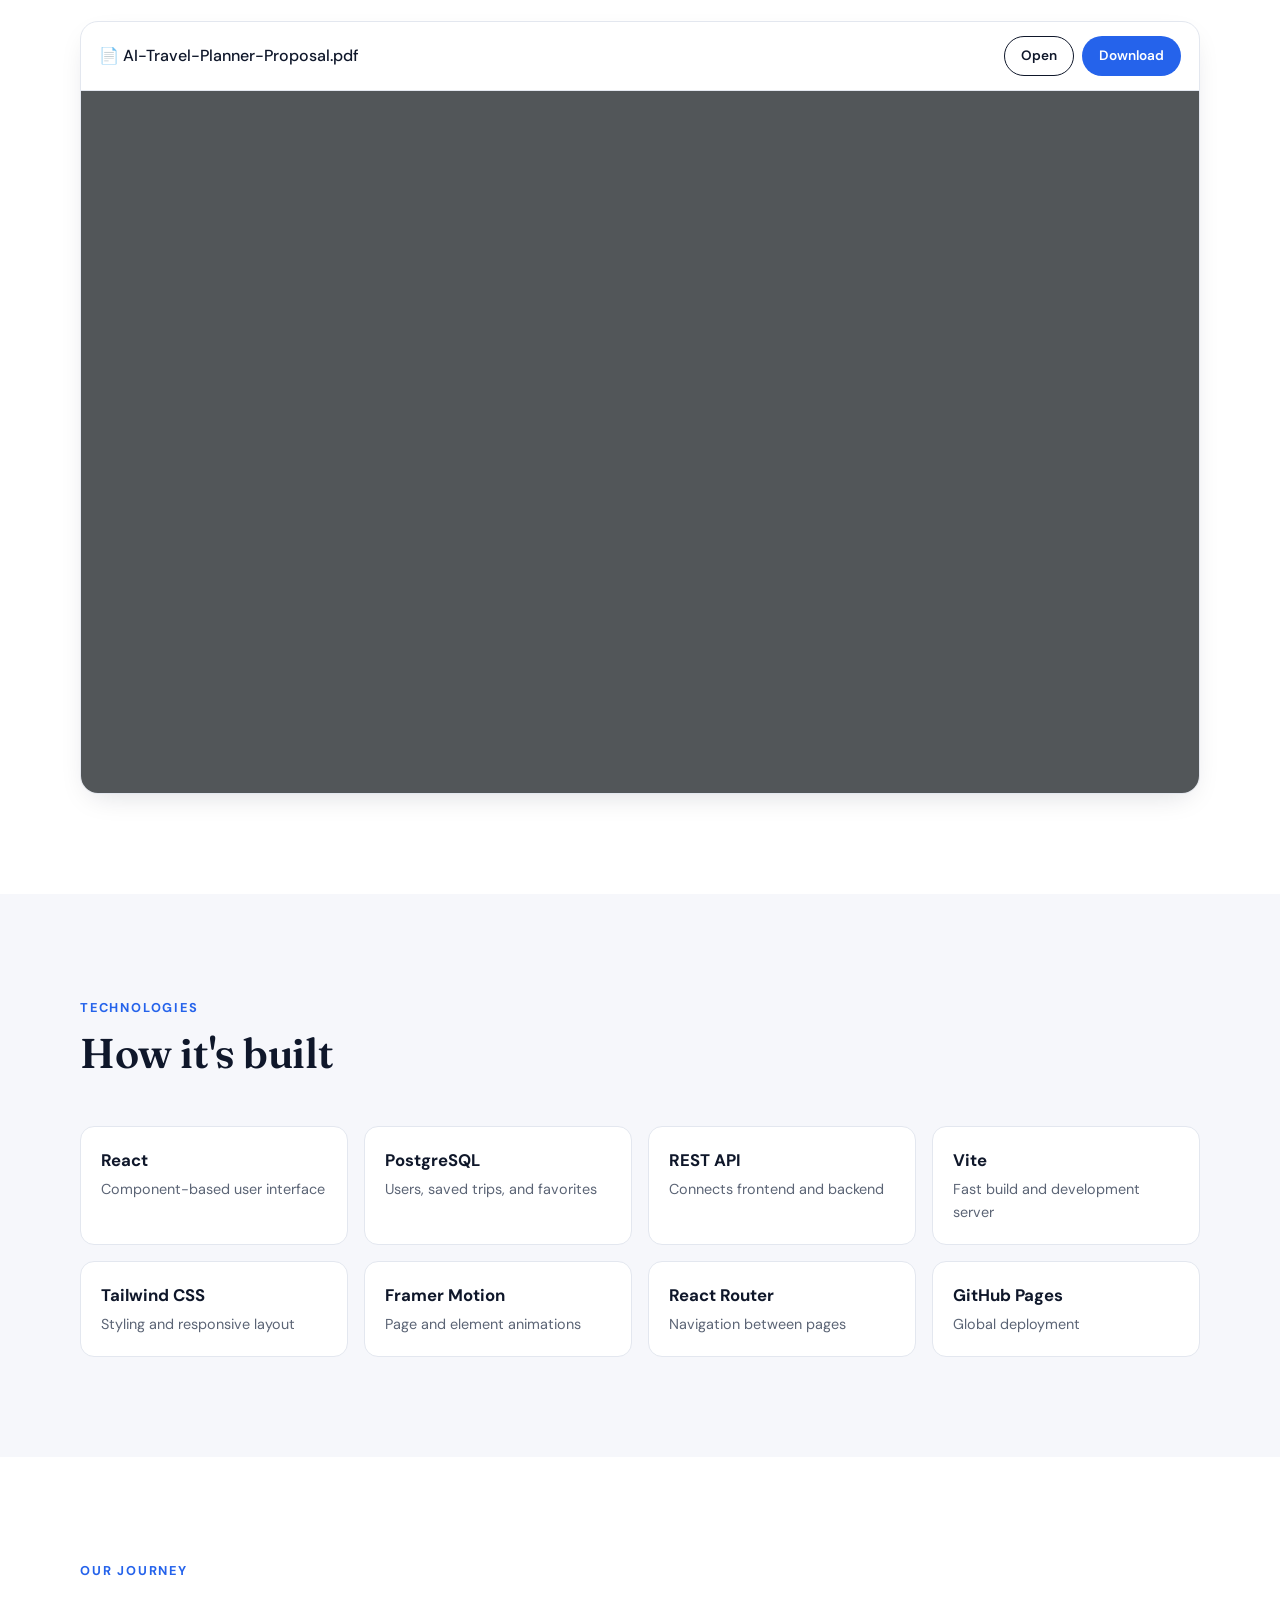
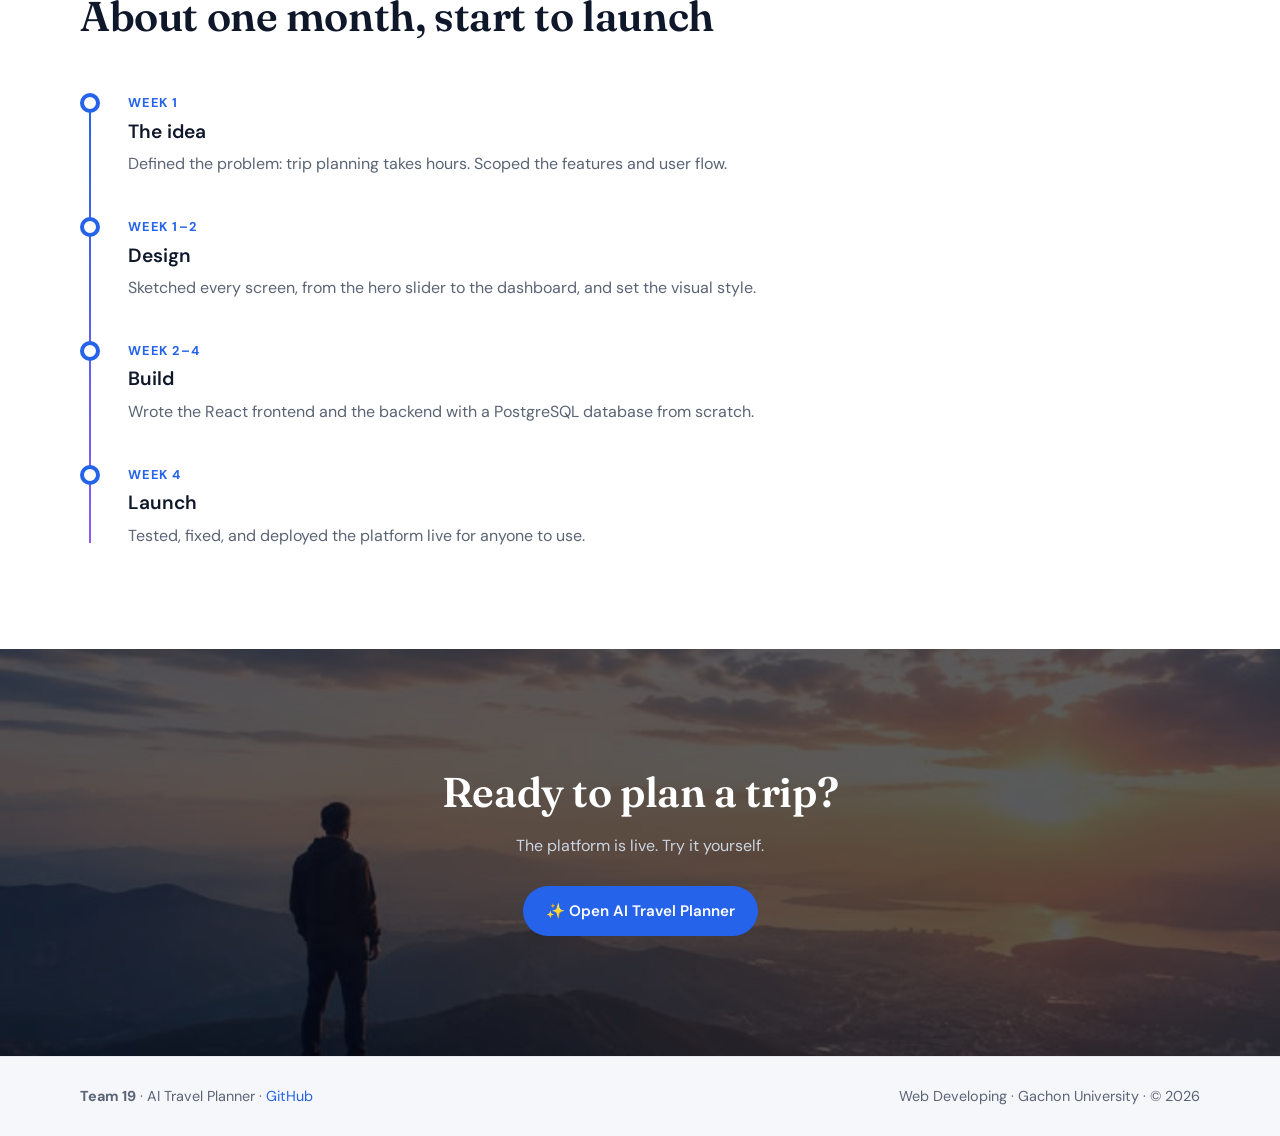
==== commit b8497277: "Add GitHub repository link to page and proposal PDF Co-Authored-By: Claude Opus 5.5 <noreply@anthrop" ====
--- a/index.html
+++ b/index.html
@@ -72,6 +72,13 @@
           <h2>From an idea to a full trip, in minutes</h2>
           <p class="lead">AI Travel Planner is a web platform that turns a traveler's destination, budget, and interests into a ready-to-use, day-by-day itinerary. Users can save their plans and come back to them anytime.</p>
           <p>Planning a trip usually takes hours of searching across blogs, maps, and booking sites. Our goal was to let AI do that work in under a minute, while keeping every plan personal.</p>
+          <div class="about-links">
+            <a href="https://bahriddinoff01.github.io/ai-travel-planner/" target="_blank" rel="noopener" class="btn btn-primary">✨ Live Prototype</a>
+            <a href="https://github.com/bahriddinoff01/ai-travel-planner" target="_blank" rel="noopener" class="btn btn-outline">
+              <svg viewBox="0 0 24 24" width="18" height="18" fill="currentColor" aria-hidden="true"><path d="M12 .5a11.5 11.5 0 0 0-3.64 22.41c.58.1.79-.25.79-.56v-2c-3.2.7-3.88-1.37-3.88-1.37-.52-1.33-1.28-1.69-1.28-1.69-1.05-.71.08-.7.08-.7 1.16.08 1.77 1.19 1.77 1.19 1.03 1.77 2.7 1.26 3.36.96.1-.75.4-1.26.73-1.55-2.55-.29-5.24-1.28-5.24-5.69 0-1.26.45-2.29 1.19-3.1-.12-.29-.52-1.46.11-3.05 0 0 .97-.31 3.17 1.18a11 11 0 0 1 5.77 0c2.2-1.49 3.17-1.18 3.17-1.18.63 1.59.23 2.76.11 3.05.74.81 1.19 1.84 1.19 3.1 0 4.42-2.7 5.4-5.26 5.68.41.36.78 1.06.78 2.14v3.17c0 .31.21.67.8.56A11.5 11.5 0 0 0 12 .5z"/></svg>
+              GitHub Repository
+            </a>
+          </div>
         </div>
         <div class="stats reveal">
           <div class="stat"><strong data-count="3">0</strong><span>Team members</span></div>
@@ -223,7 +230,7 @@
 
   <footer class="footer">
     <div class="container footer-inner">
-      <p><b>Team 19</b> · AI Travel Planner</p>
+      <p><b>Team 19</b> · AI Travel Planner · <a href="https://github.com/bahriddinoff01/ai-travel-planner" target="_blank" rel="noopener" class="footer-link">GitHub</a></p>
       <p>Web Developing · Gachon University · © <span id="year"></span></p>
     </div>
   </footer>
--- a/styles.css
+++ b/styles.css
@@ -62,6 +62,11 @@
 .btn-ghost { border-color: currentColor; color: inherit; background: transparent; }
 .btn-ghost:hover { background: rgba(255, 255, 255, 0.12); }
 .btn-sm { padding: 8px 16px; font-size: 0.85rem; }
+.btn-outline { border-color: var(--border); color: var(--text); background: var(--card); }
+.btn-outline:hover { border-color: var(--accent); color: var(--accent); }
+.about-links { display: flex; gap: 12px; flex-wrap: wrap; margin-top: 26px; }
+.footer-link { color: var(--accent); }
+.footer-link:hover { text-decoration: underline; }
 
 .icon-btn {
   display: grid; place-items: center;
